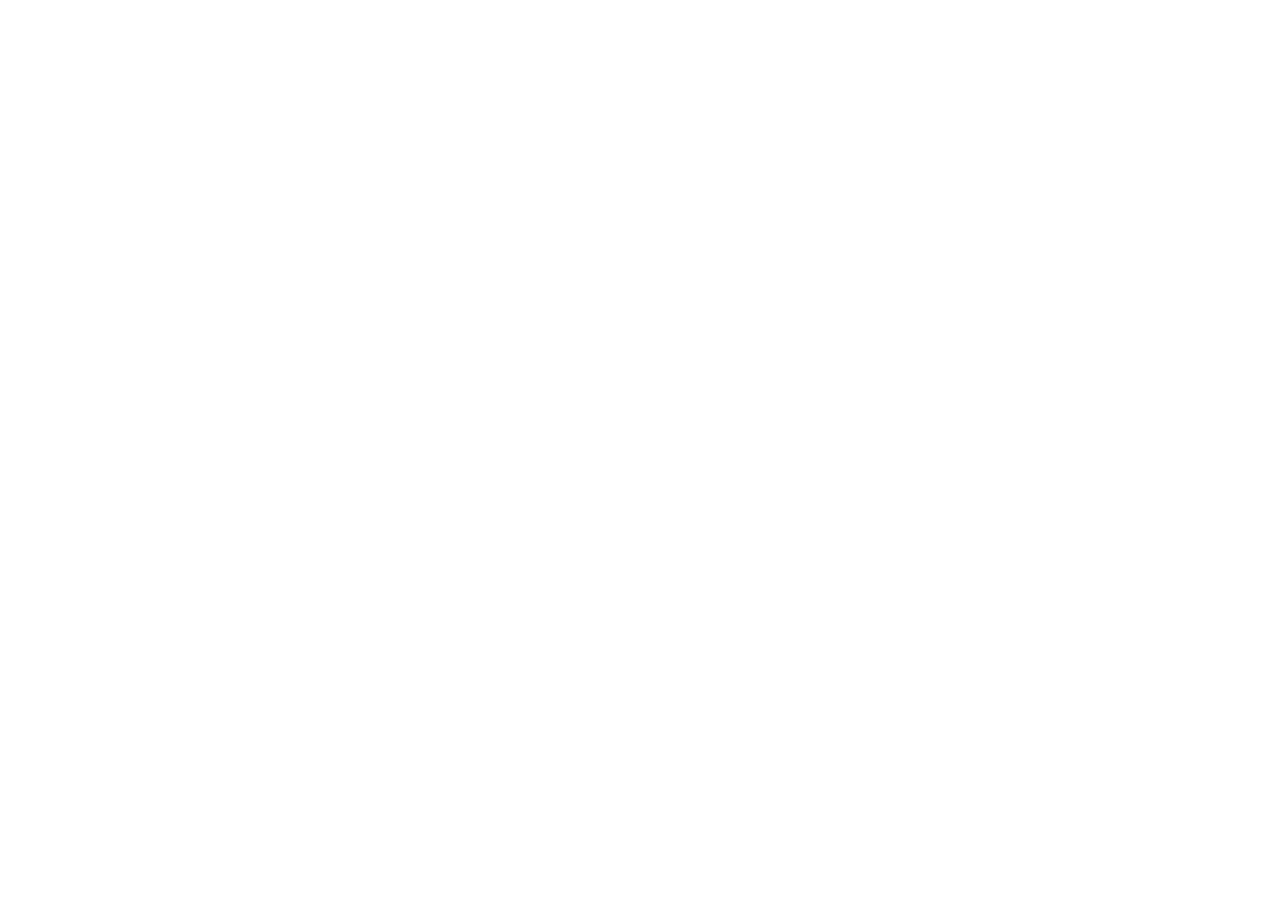
==== index.html @ bbe1bec5 "Add files via upload First commit" ====
<!DOCTYPE html>
<html lang="en">
<head>
    <meta charset="UTF-8">
    <meta name="viewport" content="width=device-width, initial-scale=1.0">
    <title>Document</title>
</head>
<body>
    <script src="task-1.js"></script>
</body>
</html>
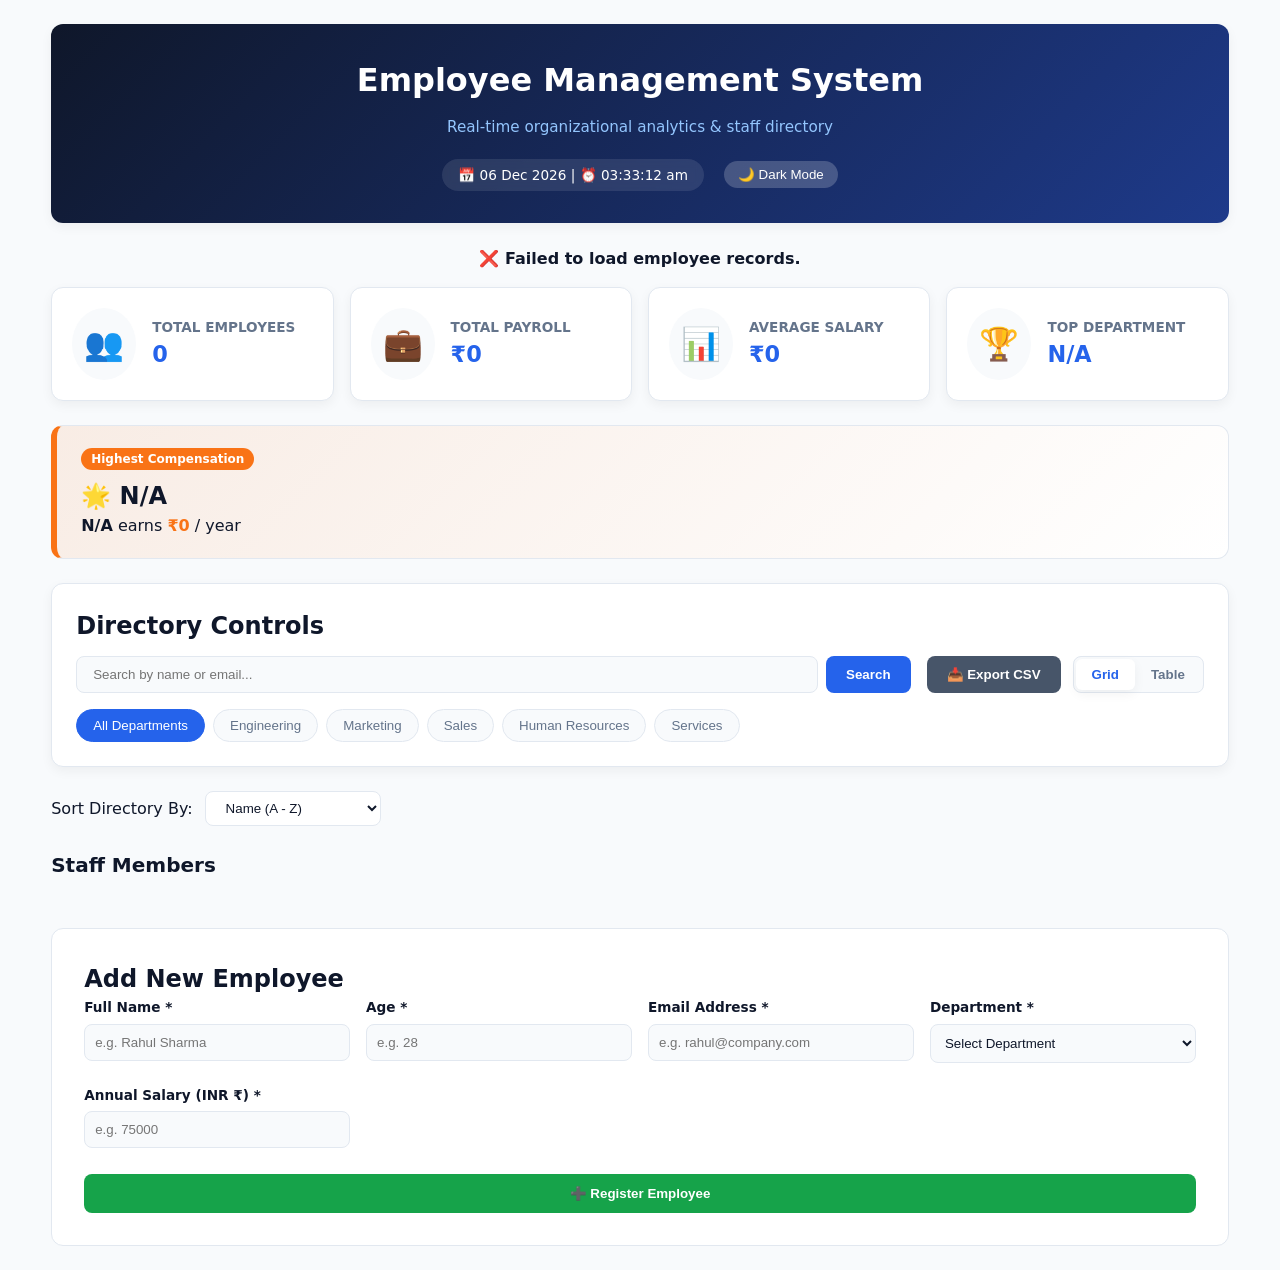
==== commit 9aac86cd: "Add files via upload final task" ====
--- a/index.html
+++ b/index.html
@@ -1,11 +1,220 @@
-<!DOCTYPE html>
-<html lang="en">
-<head>
-    <meta charset="UTF-8">
-    <meta name="viewport" content="width=device-width, initial-scale=1.0">
-    <title>Document</title>
-</head>
-<body>
-    <script src="task-1.js"></script>
-</body>
-</html>+<!doctype html>
+<html lang="en" data-theme="light">
+  <head>
+    <meta charset="UTF-8" />
+    <meta name="viewport" content="width=device-width, initial-scale=1.0" />
+    <title>Enterprise Employee Dashboard</title>
+    <link rel="stylesheet" href="style.css" />
+  </head>
+  <body>
+    <div class="container">
+      <header>
+        <div class="header-content">
+          <h1>Employee Management System</h1>
+          <p class="subtitle">
+            Real-time organizational analytics & staff directory
+          </p>
+          <div class="header-meta">
+            <div class="datetime">
+              📅 <span id="currentDate">--</span> | ⏰
+              <span id="currentTime">--</span>
+            </div>
+            <button
+              id="themeToggleBtn"
+              class="btn-icon"
+              aria-label="Toggle Theme"
+            >
+              🌙 Dark Mode
+            </button>
+          </div>
+        </div>
+      </header>
+      <div id="statusMessage" class="status-container"></div>
+
+      <section class="statistics">
+        <div class="stat-card">
+          <div class="stat-icon">👥</div>
+          <div>
+            <h3>Total Employees</h3>
+            <p id="employeeCount">0</p>
+          </div>
+        </div>
+        <div class="stat-card">
+          <div class="stat-icon">💼</div>
+          <div>
+            <h3>Total Payroll</h3>
+            <p id="totalSalary">₹0</p>
+          </div>
+        </div>
+        <div class="stat-card">
+          <div class="stat-icon">📊</div>
+          <div>
+            <h3>Average Salary</h3>
+            <p id="averageSalary">₹0</p>
+          </div>
+        </div>
+        <div class="stat-card">
+          <div class="stat-icon">🏆</div>
+          <div>
+            <h3>Top Department</h3>
+            <p id="topDepartment">N/A</p>
+          </div>
+        </div>
+      </section>
+
+      <section class="highest-salary">
+        <div class="badge">Highest Compensation</div>
+        <h2>🌟 <span id="highestPaid">N/A</span></h2>
+        <p>
+          <strong id="highestEmployeeName">N/A</strong> earns
+          <span id="highestEmployeeSalary" class="highlight-price">₹0</span> /
+          year
+        </p>
+      </section>
+
+      <section class="search-section">
+        <h2>Directory Controls</h2>
+        <div class="control-bar">
+          <div class="search-box">
+            <input
+              type="text"
+              id="searchInput"
+              placeholder="Search by name or email..."
+            />
+            <button id="searchBtn">Search</button>
+          </div>
+          <div class="action-buttons">
+            <button id="exportCsvBtn" class="btn-secondary">
+              📥 Export CSV
+            </button>
+            <div class="view-toggle">
+              <button id="gridViewBtn" class="toggle-btn active">Grid</button>
+              <button id="tableViewBtn" class="toggle-btn">Table</button>
+            </div>
+          </div>
+        </div>
+
+        <!-- Department Filters -->
+        <div class="filter-section">
+          <button class="filter-btn active" data-department="All">
+            All Departments
+          </button>
+          <button class="filter-btn" data-department="Engineering">
+            Engineering
+          </button>
+          <button class="filter-btn" data-department="Marketing">
+            Marketing
+          </button>
+          <button class="filter-btn" data-department="Sales">Sales</button>
+          <button class="filter-btn" data-department="Human Resources">
+            Human Resources
+          </button>
+          <button class="filter-btn" data-department="Services">
+            Services
+          </button>
+        </div>
+      </section>
+
+      <!-- Sorting & Sorting Controls -->
+      <section class="sort-section">
+        <label for="sortSelect">Sort Directory By:</label>
+        <select id="sortSelect">
+          <option value="nameAsc">Name (A - Z)</option>
+          <option value="nameDesc">Name (Z - A)</option>
+          <option value="salaryDesc">Salary (High to Low)</option>
+          <option value="salaryAsc">Salary (Low to High)</option>
+          <option value="ageAsc">Age (Youngest First)</option>
+          <option value="ageDesc">Age (Oldest First)</option>
+        </select>
+      </section>
+
+      <!-- Employee List Section -->
+      <h2 class="section-title">Staff Members</h2>
+      <div id="employeeContainer" class="employee-container grid-view">
+        <!-- Rendered via JS -->
+      </div>
+
+      <!-- Add Employee Form Section -->
+      <section class="add-employee">
+        <h2>Add New Employee</h2>
+        <form id="employeeForm" novalidate>
+          <div class="form-grid">
+            <div class="form-group">
+              <label for="name">Full Name *</label>
+              <input type="text" id="name" placeholder="e.g. Rahul Sharma" />
+              <span id="nameError" class="error"></span>
+            </div>
+
+            <div class="form-group">
+              <label for="age">Age *</label>
+              <input type="number" id="age" placeholder="e.g. 28" />
+              <span id="ageError" class="error"></span>
+            </div>
+
+            <div class="form-group">
+              <label for="email">Email Address *</label>
+              <input
+                type="email"
+                id="email"
+                placeholder="e.g. rahul@company.com"
+              />
+              <span id="emailError" class="error"></span>
+            </div>
+
+            <div class="form-group">
+              <label for="department">Department *</label>
+              <select id="department">
+                <option value="">Select Department</option>
+                <option value="Engineering">Engineering</option>
+                <option value="Marketing">Marketing</option>
+                <option value="Sales">Sales</option>
+                <option value="Human Resources">Human Resources</option>
+                <option value="Services">Services</option>
+              </select>
+              <span id="departmentError" class="error"></span>
+            </div>
+
+            <div class="form-group">
+              <label for="salary">Annual Salary (INR ₹) *</label>
+              <input type="number" id="salary" placeholder="e.g. 75000" />
+              <span id="salaryError" class="error"></span>
+            </div>
+          </div>
+
+          <button type="submit" class="add-btn">➕ Register Employee</button>
+        </form>
+      </section>
+    </div>
+
+    <div id="editModal" class="modal">
+      <div class="modal-content">
+        <span id="closeModal" class="close-btn">&times;</span>
+        <h2>Edit Employee Details</h2>
+        <form id="editEmployeeForm">
+          <input type="hidden" id="editEmpId" />
+          <div class="form-group">
+            <label for="editName">Full Name</label>
+            <input type="text" id="editName" required />
+          </div>
+          <div class="form-group">
+            <label for="editDepartment">Department</label>
+            <select id="editDepartment" required>
+              <option value="Engineering">Engineering</option>
+              <option value="Marketing">Marketing</option>
+              <option value="Sales">Sales</option>
+              <option value="Human Resources">Human Resources</option>
+              <option value="Services">Services</option>
+            </select>
+          </div>
+          <div class="form-group">
+            <label for="editSalary">Salary (₹)</label>
+            <input type="number" id="editSalary" required />
+          </div>
+          <button type="submit" class="add-btn">💾 Save Changes</button>
+        </form>
+      </div>
+    </div>
+
+    <script src="script.js"></script>
+  </body>
+</html>
--- a/style.css
+++ b/style.css
@@ -0,0 +1,466 @@
+
+:root {
+    --bg-main: #f8fafc;
+    --surface: #ffffff;
+    --surface-hover: #f1f5f9;
+    --text-main: #0f172a;
+    --text-muted: #64748b;
+    --border: #e2e8f0;
+    --primary: #2563eb;
+    --primary-hover: #1d4ed8;
+    --success: #16a34a;
+    --danger: #dc2626;
+    --header-bg: linear-gradient(135deg, #0f172a 0%, #1e3a8a 100%);
+    --shadow: 0 4px 12px rgba(0, 0, 0, 0.05);
+    --radius: 12px;
+    --transition: all 0.25s cubic-bezier(0.4, 0, 0.2, 1);
+}
+
+[data-theme="dark"] {
+    --bg-main: #0f172a;
+    --surface: #1e293b;
+    --surface-hover: #334155;
+    --text-main: #f8fafc;
+    --text-muted: #94a3b8;
+    --border: #334155;
+    --primary: #3b82f6;
+    --primary-hover: #60a5fa;
+    --header-bg: linear-gradient(135deg, #020617 0%, #0f172a 100%);
+    --shadow: 0 4px 12px rgba(0, 0, 0, 0.3);
+}
+
+* {
+    margin: 0;
+    padding: 0;
+    box-sizing: border-box;
+}
+
+body {
+    font-family: system-ui, -apple-system, BlinkMacSystemFont, 'Segoe UI', Roboto, sans-serif;
+    background-color: var(--bg-main);
+    color: var(--text-main);
+    transition: background-color 0.3s ease, color 0.3s ease;
+    line-height: 1.5;
+}
+
+.container {
+    width: 92%;
+    max-width: 1280px;
+    margin: 0 auto;
+    padding: 24px 0;
+}
+ 
+header {
+    background: var(--header-bg);
+    color: #ffffff;
+    padding: 32px;
+    border-radius: var(--radius);
+    box-shadow: var(--shadow);
+    margin-bottom: 24px;
+}
+
+.header-content {
+    display: flex;
+    flex-direction: column;
+    align-items: center;
+    gap: 12px;
+}
+
+.subtitle {
+    color: #93c5fd;
+    font-size: 0.95rem;
+}
+
+.header-meta {
+    display: flex;
+    align-items: center;
+    gap: 20px;
+    margin-top: 8px;
+}
+
+.datetime {
+    background: rgba(255, 255, 255, 0.1);
+    padding: 6px 16px;
+    border-radius: 20px;
+    font-size: 0.85rem;
+    backdrop-filter: blur(4px);
+}
+
+.btn-icon {
+    background: rgba(255, 255, 255, 0.2);
+    border: none;
+    color: white;
+    padding: 6px 14px;
+    border-radius: 20px;
+    cursor: pointer;
+    transition: var(--transition);
+}
+
+.btn-icon:hover {
+    background: rgba(255, 255, 255, 0.3);
+}
+
+/* Statistics Grid */
+.statistics {
+    display: grid;
+    grid-template-columns: repeat(auto-fit, minmax(220px, 1fr));
+    gap: 16px;
+    margin-bottom: 24px;
+}
+
+.stat-card {
+    background: var(--surface);
+    padding: 20px;
+    border-radius: var(--radius);
+    border: 1px solid var(--border);
+    display: flex;
+    align-items: center;
+    gap: 16px;
+    box-shadow: var(--shadow);
+    transition: var(--transition);
+}
+
+.stat-card:hover {
+    transform: translateY(-3px);
+}
+
+.stat-icon {
+    font-size: 2rem;
+    background: var(--bg-main);
+    padding: 12px;
+    border-radius: 50%;
+}
+
+.stat-card h3 {
+    font-size: 0.85rem;
+    color: var(--text-muted);
+    text-transform: uppercase;
+}
+
+.stat-card p {
+    font-size: 1.4rem;
+    font-weight: 700;
+    color: var(--primary);
+}
+
+/* Highest Salary Section */
+.highest-salary {
+    background: linear-gradient(135deg, rgba(249, 115, 22, 0.1) 0%, var(--surface) 100%);
+    border-left: 6px solid #f97316;
+    padding: 20px 24px;
+    border-radius: var(--radius);
+    margin-bottom: 24px;
+    border-top: 1px solid var(--border);
+    border-right: 1px solid var(--border);
+    border-bottom: 1px solid var(--border);
+}
+
+.badge {
+    display: inline-block;
+    background: #f97316;
+    color: white;
+    padding: 2px 10px;
+    border-radius: 12px;
+    font-size: 0.75rem;
+    font-weight: 600;
+    margin-bottom: 8px;
+}
+
+.highlight-price {
+    color: #f97316;
+    font-weight: 700;
+}
+ 
+.search-section {
+    background: var(--surface);
+    padding: 24px;
+    border-radius: var(--radius);
+    border: 1px solid var(--border);
+    margin-bottom: 24px;
+    box-shadow: var(--shadow);
+}
+
+.control-bar {
+    display: flex;
+    gap: 16px;
+    margin-top: 12px;
+    flex-wrap: wrap;
+}
+
+.search-box {
+    display: flex;
+    flex: 1;
+    gap: 8px;
+    min-width: 280px;
+}
+
+.search-box input {
+    flex: 1;
+    padding: 10px 16px;
+    border: 1px solid var(--border);
+    border-radius: 8px;
+    background: var(--bg-main);
+    color: var(--text-main);
+    outline: none;
+}
+
+.search-box button, .btn-secondary {
+    padding: 10px 20px;
+    background: var(--primary);
+    color: white;
+    border: none;
+    border-radius: 8px;
+    font-weight: 600;
+    cursor: pointer;
+    transition: var(--transition);
+}
+
+.btn-secondary {
+    background: #475569;
+}
+
+.btn-secondary:hover {
+    background: #334155;
+}
+
+.action-buttons {
+    display: flex;
+    gap: 12px;
+}
+
+.view-toggle {
+    display: flex;
+    background: var(--bg-main);
+    border-radius: 8px;
+    padding: 2px;
+    border: 1px solid var(--border);
+}
+
+.toggle-btn {
+    border: none;
+    background: transparent;
+    padding: 8px 16px;
+    border-radius: 6px;
+    color: var(--text-muted);
+    cursor: pointer;
+    font-weight: 600;
+}
+
+.toggle-btn.active {
+    background: var(--surface);
+    color: var(--primary);
+    box-shadow: var(--shadow);
+}
+
+.filter-section {
+    display: flex;
+    gap: 8px;
+    margin-top: 16px;
+    flex-wrap: wrap;
+}
+
+.filter-btn {
+    padding: 8px 16px;
+    border: 1px solid var(--border);
+    background: var(--bg-main);
+    color: var(--text-muted);
+    border-radius: 20px;
+    cursor: pointer;
+    transition: var(--transition);
+}
+
+.filter-btn.active, .filter-btn:hover {
+    background: var(--primary);
+    color: white;
+    border-color: var(--primary);
+}
+
+.sort-section {
+    margin-bottom: 24px;
+    display: flex;
+    align-items: center;
+    gap: 12px;
+}
+
+.sort-section select {
+    padding: 8px 16px;
+    border-radius: 8px;
+    border: 1px solid var(--border);
+    background: var(--surface);
+    color: var(--text-main);
+}
+ 
+.section-title {
+    margin-bottom: 16px;
+    font-size: 1.25rem;
+}
+
+.employee-container.grid-view {
+    display: grid;
+    grid-template-columns: repeat(auto-fill, minmax(280px, 1fr));
+    gap: 20px;
+}
+
+.employee-card {
+    background: var(--surface);
+    border: 1px solid var(--border);
+    border-radius: var(--radius);
+    padding: 20px;
+    box-shadow: var(--shadow);
+    transition: var(--transition);
+    display: flex;
+    flex-direction: column;
+    position: relative;
+}
+
+.employee-card:hover {
+    transform: translateY(-4px);
+    border-color: var(--primary);
+}
+
+.employee-card img {
+    width: 80px;
+    height: 80px;
+    border-radius: 50%;
+    margin: 0 auto 12px;
+    object-fit: cover;
+    border: 3px solid var(--border);
+}
+
+.employee-card h3 {
+    text-align: center;
+    margin-bottom: 12px;
+}
+
+.employee-card p {
+    font-size: 0.9rem;
+    color: var(--text-muted);
+    margin-bottom: 6px;
+    display: flex;
+    justify-content: space-between;
+}
+
+.card-actions {
+    display: flex;
+    gap: 8px;
+    margin-top: auto;
+    padding-top: 12px;
+}
+
+.edit-btn, .delete-btn {
+    flex: 1;
+    padding: 8px;
+    border: none;
+    border-radius: 6px;
+    cursor: pointer;
+    font-weight: 600;
+    transition: var(--transition);
+}
+
+.edit-btn { background: #eab308; color: white; }
+.delete-btn { background: var(--danger); color: white; }
+
+.edit-btn:hover { background: #ca8a04; }
+.delete-btn:hover { background: #b91c1c; }
+
+/* Table View Layout */
+.employee-container.table-view {
+    display: block;
+    overflow-x: auto;
+    background: var(--surface);
+    border-radius: var(--radius);
+    border: 1px solid var(--border);
+}
+
+.employee-table {
+    width: 100%;
+    border-collapse: collapse;
+    text-align: left;
+}
+
+.employee-table th, .employee-table td {
+    padding: 12px 16px;
+    border-bottom: 1px solid var(--border);
+}
+
+.employee-table th {
+    background: var(--bg-main);
+    color: var(--text-muted);
+}
+ 
+.add-employee {
+    background: var(--surface);
+    padding: 32px;
+    border-radius: var(--radius);
+    border: 1px solid var(--border);
+    margin-top: 32px;
+}
+
+.form-grid {
+    display: grid;
+    grid-template-columns: repeat(auto-fit, minmax(220px, 1fr));
+    gap: 16px;
+    margin-bottom: 20px;
+}
+
+.form-group {
+    display: flex;
+    flex-direction: column;
+    gap: 6px;
+}
+
+.form-group label {
+    font-size: 0.85rem;
+    font-weight: 600;
+}
+
+.form-group input, .form-group select {
+    padding: 10px;
+    border: 1px solid var(--border);
+    border-radius: 8px;
+    background: var(--bg-main);
+    color: var(--text-main);
+}
+
+.error {
+    color: var(--danger);
+    font-size: 0.75rem;
+}
+
+.add-btn {
+    width: 100%;
+    padding: 12px;
+    background: var(--success);
+    color: white;
+    border: none;
+    border-radius: 8px;
+    font-weight: 700;
+    cursor: pointer;
+}
+
+.modal {
+    display: none;
+    position: fixed;
+    top: 0; left: 0; width: 100%; height: 100%;
+    background: rgba(0,0,0,0.5);
+    align-items: center; justifyContent: center;
+}
+
+.modal-content {
+    background: var(--surface);
+    padding: 24px;
+    border-radius: var(--radius);
+    width: 90%; max-width: 450px;
+    position: relative;
+}
+
+.close-btn {
+    position: absolute; right: 16px; top: 12px;
+    font-size: 1.5rem; cursor: pointer;
+}
+
+.status-container {
+    margin-bottom: 16px;
+    text-align: center;
+    font-weight: 600;
+}
